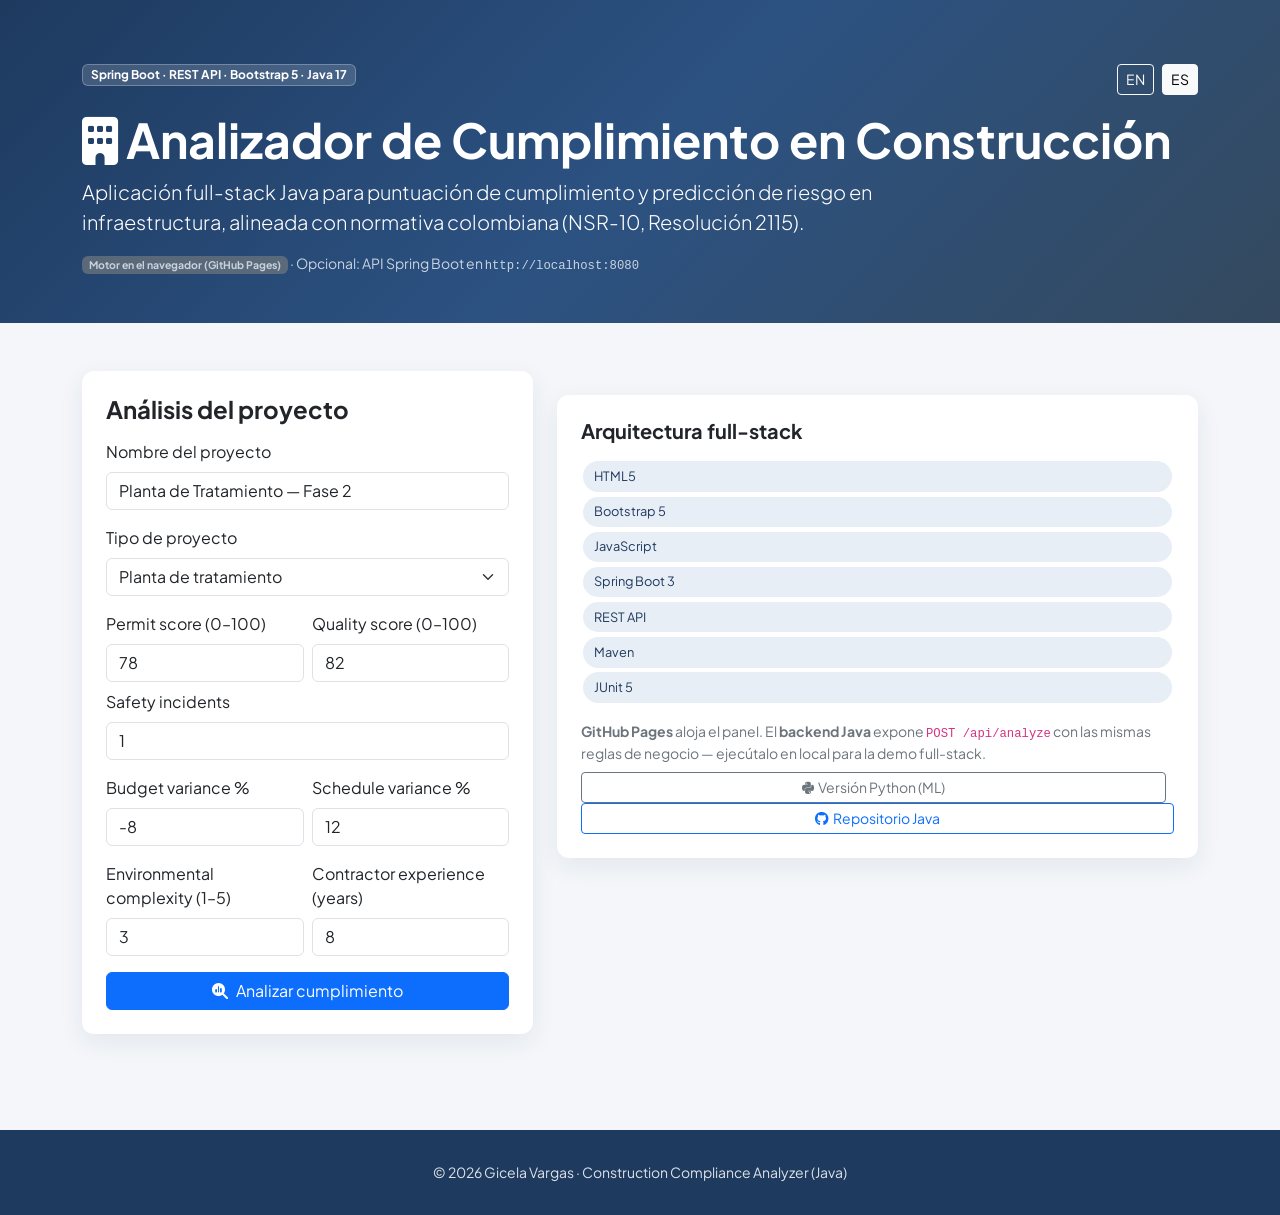
==== index-es.html @ 194dd49e "Add full-stack construction compliance analyzer: Spring Boot API and Bootstrap dashboard" ====
<!DOCTYPE html>
<html lang="es">
<head>
  <meta charset="UTF-8">
  <meta name="viewport" content="width=device-width, initial-scale=1.0">
  <meta name="description" content="Full-Stack Java — Analizador de cumplimiento en construcción. API REST Spring Boot + panel Bootstrap. NSR-10, Resolución 2115.">
  <title>Analizador de Cumplimiento | Full-Stack Java</title>
  <link rel="preconnect" href="https://fonts.googleapis.com">
  <link rel="preconnect" href="https://fonts.gstatic.com" crossorigin>
  <link href="https://fonts.googleapis.com/css2?family=Plus+Jakarta+Sans:wght@400;500;600;700;800&display=swap" rel="stylesheet">
  <link href="https://cdn.jsdelivr.net/npm/bootstrap@5.3.3/dist/css/bootstrap.min.css" rel="stylesheet">
  <link href="https://cdnjs.cloudflare.com/ajax/libs/font-awesome/6.5.0/css/all.min.css" rel="stylesheet">
  <link href="css/styles.css" rel="stylesheet">
</head>
<body>

  <header class="hero">
    <div class="container">
      <div class="d-flex flex-wrap justify-content-between align-items-start gap-3 mb-3">
        <span class="badge stack-badge">Spring Boot · REST API · Bootstrap 5 · Java 17</span>
        <div class="d-flex gap-2">
          <a href="index.html" class="btn btn-sm btn-outline-light">EN</a>
          <a href="index-es.html" class="btn btn-sm btn-light">ES</a>
        </div>
      </div>
      <h1 class="display-5 fw-bold mb-2"><i class="fa-solid fa-building me-2"></i>Analizador de Cumplimiento en Construcción</h1>
      <p class="lead mb-3 col-lg-9 opacity-90">
        Aplicación full-stack Java para puntuación de cumplimiento y predicción de riesgo en infraestructura,
        alineada con normativa colombiana (NSR-10, Resolución 2115).
      </p>
      <p class="mb-0 small opacity-75">
        <span id="api-mode-badge" class="badge text-bg-secondary">Motor en el navegador (GitHub Pages)</span>
        · Opcional: API Spring Boot en <code class="text-white">http://localhost:8080</code>
      </p>
    </div>
  </header>

  <main class="container py-5">
    <div class="row g-4">
      <div class="col-lg-5">
        <div class="card card-form p-4">
          <h2 class="h4 fw-bold mb-3">Análisis del proyecto</h2>
          <form id="analysis-form">
            <div class="mb-3">
              <label class="form-label" for="projectName">Nombre del proyecto</label>
              <input type="text" class="form-control" id="projectName" value="Planta de Tratamiento — Fase 2" required>
            </div>
            <div class="mb-3">
              <label class="form-label" for="projectType">Tipo de proyecto</label>
              <select class="form-select" id="projectType">
                <option>Edificio residencial</option>
                <option selected>Planta de tratamiento</option>
                <option>Puente</option>
                <option>Complejo comercial</option>
                <option>Infraestructura vial</option>
              </select>
            </div>
            <div class="row g-2">
              <div class="col-6">
                <label class="form-label" for="permitScore">Permit score (0–100)</label>
                <input type="number" class="form-control" id="permitScore" value="78" min="0" max="100">
              </div>
              <div class="col-6">
                <label class="form-label" for="qualityScore">Quality score (0–100)</label>
                <input type="number" class="form-control" id="qualityScore" value="82" min="0" max="100">
              </div>
            </div>
            <div class="mb-3 mt-2">
              <label class="form-label" for="safetyIncidents">Safety incidents</label>
              <input type="number" class="form-control" id="safetyIncidents" value="1" min="0" max="20">
            </div>
            <div class="row g-2">
              <div class="col-6">
                <label class="form-label" for="budgetVariance">Budget variance %</label>
                <input type="number" class="form-control" id="budgetVariance" value="-8" min="-50" max="50">
              </div>
              <div class="col-6">
                <label class="form-label" for="scheduleVariance">Schedule variance %</label>
                <input type="number" class="form-control" id="scheduleVariance" value="12" min="-50" max="50">
              </div>
            </div>
            <div class="row g-2 mt-2">
              <div class="col-6">
                <label class="form-label" for="environmentalComplexity">Environmental complexity (1–5)</label>
                <input type="number" class="form-control" id="environmentalComplexity" value="3" min="1" max="5">
              </div>
              <div class="col-6">
                <label class="form-label" for="contractorExperience">Contractor experience (years)</label>
                <input type="number" class="form-control" id="contractorExperience" value="8" min="0" max="40">
              </div>
            </div>
            <button type="submit" class="btn btn-primary w-100 mt-3">
              <i class="fa-solid fa-magnifying-glass-chart me-2"></i>Analizar cumplimiento
            </button>
          </form>
        </div>
      </div>

      <div class="col-lg-7">
        <div id="results-panel" class="card card-results p-4 d-none">
          <div class="d-flex flex-wrap justify-content-between align-items-center mb-3">
            <h2 class="h4 fw-bold mb-0" id="result-title">Results</h2>
            <span id="risk-badge" class="badge fs-6 risk-low">Low Risk</span>
          </div>
          <p class="text-muted small mb-2">Puntuación global de cumplimiento</p>
          <p class="score-ring mb-4" id="score-value">0%</p>
          <h3 class="h6 fw-semibold">Puntuación por categoría</h3>
          <ul class="list-group list-group-flush mb-4" id="category-scores"></ul>
          <h3 class="h6 fw-semibold">Recomendaciones</h3>
          <ul class="mb-4" id="recommendations"></ul>
          <h3 class="h6 fw-semibold">Normativa aplicada</h3>
          <ul class="mb-0" id="regulations"></ul>
        </div>

        <div class="card card-form p-4 mt-4" id="architecture-card">
          <h2 class="h5 fw-bold mb-3">Arquitectura full-stack</h2>
          <span class="arch-pill">HTML5</span>
          <span class="arch-pill">Bootstrap 5</span>
          <span class="arch-pill">JavaScript</span>
          <span class="arch-pill">Spring Boot 3</span>
          <span class="arch-pill">REST API</span>
          <span class="arch-pill">Maven</span>
          <span class="arch-pill">JUnit 5</span>
          <p class="text-secondary small mt-3 mb-2">
            <strong>GitHub Pages</strong> aloja el panel. El <strong>backend Java</strong> expone
            <code>POST /api/analyze</code> con las mismas reglas de negocio — ejecútalo en local para la demo full-stack.
          </p>
          <a href="https://github.com/EnithV/construction-compliance-analyzer" class="btn btn-sm btn-outline-secondary me-2" target="_blank" rel="noopener noreferrer">
            <i class="fab fa-python me-1"></i>Versión Python (ML)
          </a>
          <a href="https://github.com/EnithV/construction-compliance-java" class="btn btn-sm btn-outline-primary" target="_blank" rel="noopener noreferrer">
            <i class="fab fa-github me-1"></i>Repositorio Java
          </a>
        </div>
      </div>
    </div>
  </main>

  <footer class="site-footer text-center">
    <div class="container">
      <p class="mb-0 small">&copy; 2026 Gicela Vargas · Construction Compliance Analyzer (Java)</p>
    </div>
  </footer>

  <script src="https://cdn.jsdelivr.net/npm/bootstrap@5.3.3/dist/js/bootstrap.bundle.min.js"></script>
  <script src="js/engine.js"></script>
  <script>
    // Uncomment when Spring Boot is running locally:
    // window.COMPLIANCE_API_URL = "http://localhost:8080";
  </script>
  <script src="js/app.js"></script>
</body>
</html>
---- css/styles.css ----
:root {
  --primary: #1e3a5f;
  --accent: #3498db;
  --high: #c0392b;
  --medium: #d68910;
  --low: #1e8449;
}

body {
  font-family: "Plus Jakarta Sans", system-ui, sans-serif;
  background: #f4f6f9;
  color: #1a1a2e;
}

.hero {
  background: linear-gradient(135deg, var(--primary) 0%, #2c5282 50%, #34495e 100%);
  color: #fff;
  padding: 4rem 0 3rem;
}

.stack-badge {
  background: rgba(255, 255, 255, 0.15);
  border: 1px solid rgba(255, 255, 255, 0.25);
}

.card-form, .card-results {
  border: none;
  border-radius: 12px;
  box-shadow: 0 8px 24px rgba(30, 58, 95, 0.08);
}

.score-ring {
  font-size: 3rem;
  font-weight: 800;
  color: var(--primary);
}

.risk-high { background: var(--high); }
.risk-medium { background: var(--medium); color: #1a1a2e; }
.risk-low { background: var(--low); }

.arch-pill {
  font-size: 0.8rem;
  padding: 0.35rem 0.65rem;
  border-radius: 999px;
  background: #e8eef5;
  color: var(--primary);
  margin: 0.15rem;
  display: inline-block;
}

footer.site-footer {
  background: var(--primary);
  color: rgba(255, 255, 255, 0.85);
  padding: 2rem 0;
  margin-top: 3rem;
}
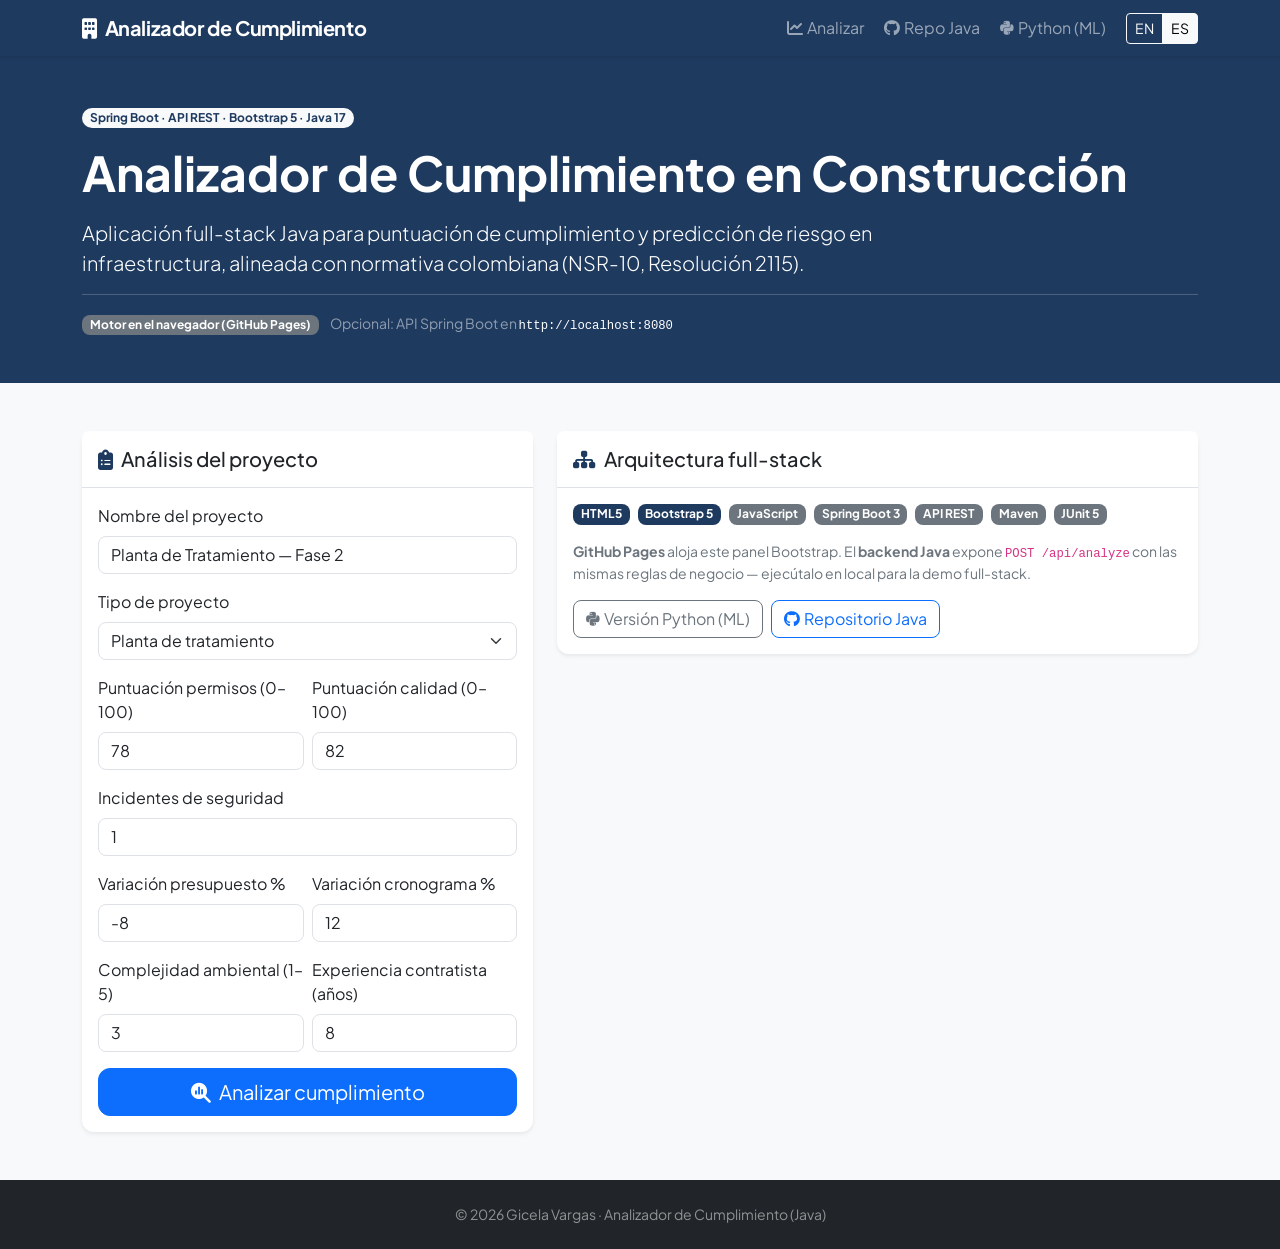
==== commit 588d624b: "Refine Bootstrap UI: navbar, cards, progress bars, button spacing" ====
--- a/index-es.html
+++ b/index-es.html
@@ -12,140 +12,178 @@
   <link href="https://cdnjs.cloudflare.com/ajax/libs/font-awesome/6.5.0/css/all.min.css" rel="stylesheet">
   <link href="css/styles.css" rel="stylesheet">
 </head>
-<body>
+<body class="d-flex flex-column min-vh-100">
 
-  <header class="hero">
+  <nav class="navbar navbar-expand-lg navbar-dark bg-primary sticky-top shadow-sm">
     <div class="container">
-      <div class="d-flex flex-wrap justify-content-between align-items-start gap-3 mb-3">
-        <span class="badge stack-badge">Spring Boot · REST API · Bootstrap 5 · Java 17</span>
-        <div class="d-flex gap-2">
-          <a href="index.html" class="btn btn-sm btn-outline-light">EN</a>
-          <a href="index-es.html" class="btn btn-sm btn-light">ES</a>
-        </div>
+      <a class="navbar-brand" href="#">
+        <i class="fa-solid fa-building me-2"></i>Analizador de Cumplimiento
+      </a>
+      <button class="navbar-toggler" type="button" data-bs-toggle="collapse" data-bs-target="#mainNav" aria-controls="mainNav" aria-expanded="false" aria-label="Abrir menú">
+        <span class="navbar-toggler-icon"></span>
+      </button>
+      <div class="collapse navbar-collapse" id="mainNav">
+        <ul class="navbar-nav ms-auto align-items-lg-center gap-lg-1">
+          <li class="nav-item">
+            <a class="nav-link" href="#analysis-form"><i class="fa-solid fa-chart-line me-1"></i>Analizar</a>
+          </li>
+          <li class="nav-item">
+            <a class="nav-link" href="https://github.com/EnithV/construction-compliance-java" target="_blank" rel="noopener noreferrer"><i class="fab fa-github me-1"></i>Repo Java</a>
+          </li>
+          <li class="nav-item">
+            <a class="nav-link" href="https://github.com/EnithV/construction-compliance-analyzer" target="_blank" rel="noopener noreferrer"><i class="fab fa-python me-1"></i>Python (ML)</a>
+          </li>
+          <li class="nav-item">
+            <div class="btn-group ms-lg-2" role="group" aria-label="Idioma">
+              <a href="index.html" class="btn btn-sm btn-outline-light">EN</a>
+              <a href="index-es.html" class="btn btn-sm btn-light">ES</a>
+            </div>
+          </li>
+        </ul>
       </div>
-      <h1 class="display-5 fw-bold mb-2"><i class="fa-solid fa-building me-2"></i>Analizador de Cumplimiento en Construcción</h1>
-      <p class="lead mb-3 col-lg-9 opacity-90">
+    </div>
+  </nav>
+
+  <header class="bg-primary text-white py-5">
+    <div class="container">
+      <span class="badge rounded-pill text-bg-light text-primary mb-3">Spring Boot · API REST · Bootstrap 5 · Java 17</span>
+      <h1 class="display-5 fw-bold mb-3">Analizador de Cumplimiento en Construcción</h1>
+      <p class="lead col-lg-9 mb-3">
         Aplicación full-stack Java para puntuación de cumplimiento y predicción de riesgo en infraestructura,
         alineada con normativa colombiana (NSR-10, Resolución 2115).
       </p>
-      <p class="mb-0 small opacity-75">
+      <div class="hero-sub pt-3">
         <span id="api-mode-badge" class="badge text-bg-secondary">Motor en el navegador (GitHub Pages)</span>
-        · Opcional: API Spring Boot en <code class="text-white">http://localhost:8080</code>
-      </p>
+        <span class="text-white-50 small ms-2">Opcional: API Spring Boot en <code class="text-white">http://localhost:8080</code></span>
+      </div>
     </div>
   </header>
 
-  <main class="container py-5">
+  <main class="container py-5 flex-grow-1">
     <div class="row g-4">
       <div class="col-lg-5">
-        <div class="card card-form p-4">
-          <h2 class="h4 fw-bold mb-3">Análisis del proyecto</h2>
-          <form id="analysis-form">
-            <div class="mb-3">
-              <label class="form-label" for="projectName">Nombre del proyecto</label>
-              <input type="text" class="form-control" id="projectName" value="Planta de Tratamiento — Fase 2" required>
-            </div>
-            <div class="mb-3">
-              <label class="form-label" for="projectType">Tipo de proyecto</label>
-              <select class="form-select" id="projectType">
-                <option>Edificio residencial</option>
-                <option selected>Planta de tratamiento</option>
-                <option>Puente</option>
-                <option>Complejo comercial</option>
-                <option>Infraestructura vial</option>
-              </select>
-            </div>
-            <div class="row g-2">
-              <div class="col-6">
-                <label class="form-label" for="permitScore">Permit score (0–100)</label>
-                <input type="number" class="form-control" id="permitScore" value="78" min="0" max="100">
+        <div class="card compliance-card shadow-sm">
+          <div class="card-header py-3">
+            <h2 class="h5 mb-0"><i class="fa-solid fa-clipboard-list text-primary me-2"></i>Análisis del proyecto</h2>
+          </div>
+          <div class="card-body">
+            <form id="analysis-form">
+              <div class="mb-3">
+                <label class="form-label" for="projectName">Nombre del proyecto</label>
+                <input type="text" class="form-control" id="projectName" value="Planta de Tratamiento — Fase 2" required>
               </div>
-              <div class="col-6">
-                <label class="form-label" for="qualityScore">Quality score (0–100)</label>
-                <input type="number" class="form-control" id="qualityScore" value="82" min="0" max="100">
+              <div class="mb-3">
+                <label class="form-label" for="projectType">Tipo de proyecto</label>
+                <select class="form-select" id="projectType">
+                  <option>Edificio residencial</option>
+                  <option selected>Planta de tratamiento</option>
+                  <option>Puente</option>
+                  <option>Complejo comercial</option>
+                  <option>Infraestructura vial</option>
+                </select>
               </div>
-            </div>
-            <div class="mb-3 mt-2">
-              <label class="form-label" for="safetyIncidents">Safety incidents</label>
-              <input type="number" class="form-control" id="safetyIncidents" value="1" min="0" max="20">
-            </div>
-            <div class="row g-2">
-              <div class="col-6">
-                <label class="form-label" for="budgetVariance">Budget variance %</label>
-                <input type="number" class="form-control" id="budgetVariance" value="-8" min="-50" max="50">
+              <div class="row g-2 mb-3">
+                <div class="col-6">
+                  <label class="form-label" for="permitScore">Puntuación permisos (0–100)</label>
+                  <input type="number" class="form-control" id="permitScore" value="78" min="0" max="100">
+                </div>
+                <div class="col-6">
+                  <label class="form-label" for="qualityScore">Puntuación calidad (0–100)</label>
+                  <input type="number" class="form-control" id="qualityScore" value="82" min="0" max="100">
+                </div>
               </div>
-              <div class="col-6">
-                <label class="form-label" for="scheduleVariance">Schedule variance %</label>
-                <input type="number" class="form-control" id="scheduleVariance" value="12" min="-50" max="50">
+              <div class="mb-3">
+                <label class="form-label" for="safetyIncidents">Incidentes de seguridad</label>
+                <input type="number" class="form-control" id="safetyIncidents" value="1" min="0" max="20">
               </div>
-            </div>
-            <div class="row g-2 mt-2">
-              <div class="col-6">
-                <label class="form-label" for="environmentalComplexity">Environmental complexity (1–5)</label>
-                <input type="number" class="form-control" id="environmentalComplexity" value="3" min="1" max="5">
+              <div class="row g-2 mb-3">
+                <div class="col-6">
+                  <label class="form-label" for="budgetVariance">Variación presupuesto %</label>
+                  <input type="number" class="form-control" id="budgetVariance" value="-8" min="-50" max="50">
+                </div>
+                <div class="col-6">
+                  <label class="form-label" for="scheduleVariance">Variación cronograma %</label>
+                  <input type="number" class="form-control" id="scheduleVariance" value="12" min="-50" max="50">
+                </div>
               </div>
-              <div class="col-6">
-                <label class="form-label" for="contractorExperience">Contractor experience (years)</label>
-                <input type="number" class="form-control" id="contractorExperience" value="8" min="0" max="40">
+              <div class="row g-2 mb-3">
+                <div class="col-6">
+                  <label class="form-label" for="environmentalComplexity">Complejidad ambiental (1–5)</label>
+                  <input type="number" class="form-control" id="environmentalComplexity" value="3" min="1" max="5">
+                </div>
+                <div class="col-6">
+                  <label class="form-label" for="contractorExperience">Experiencia contratista (años)</label>
+                  <input type="number" class="form-control" id="contractorExperience" value="8" min="0" max="40">
+                </div>
               </div>
-            </div>
-            <button type="submit" class="btn btn-primary w-100 mt-3">
-              <i class="fa-solid fa-magnifying-glass-chart me-2"></i>Analizar cumplimiento
-            </button>
-          </form>
+              <button type="submit" class="btn btn-primary w-100 btn-lg">
+                <i class="fa-solid fa-magnifying-glass-chart me-2"></i>Analizar cumplimiento
+              </button>
+            </form>
+          </div>
         </div>
       </div>
 
       <div class="col-lg-7">
-        <div id="results-panel" class="card card-results p-4 d-none">
-          <div class="d-flex flex-wrap justify-content-between align-items-center mb-3">
-            <h2 class="h4 fw-bold mb-0" id="result-title">Results</h2>
-            <span id="risk-badge" class="badge fs-6 risk-low">Low Risk</span>
+        <div id="results-panel" class="card compliance-card shadow-sm d-none mb-4">
+          <div class="card-header d-flex flex-wrap justify-content-between align-items-center gap-2 py-3">
+            <h2 class="h5 mb-0" id="result-title">Resultados</h2>
+            <span id="risk-badge" class="badge fs-6 bg-success">Riesgo bajo</span>
           </div>
-          <p class="text-muted small mb-2">Puntuación global de cumplimiento</p>
-          <p class="score-ring mb-4" id="score-value">0%</p>
-          <h3 class="h6 fw-semibold">Puntuación por categoría</h3>
-          <ul class="list-group list-group-flush mb-4" id="category-scores"></ul>
-          <h3 class="h6 fw-semibold">Recomendaciones</h3>
-          <ul class="mb-4" id="recommendations"></ul>
-          <h3 class="h6 fw-semibold">Normativa aplicada</h3>
-          <ul class="mb-0" id="regulations"></ul>
+          <div class="card-body">
+            <p class="text-muted small mb-1">Puntuación global de cumplimiento</p>
+            <p class="score-display mb-4" id="score-value">0%</p>
+            <h3 class="h6 fw-semibold text-primary">Puntuación por categoría</h3>
+            <ul class="list-group list-group-flush mb-4" id="category-scores"></ul>
+            <h3 class="h6 fw-semibold text-primary">Recomendaciones</h3>
+            <ul class="recommendations-list mb-4" id="recommendations"></ul>
+            <h3 class="h6 fw-semibold text-primary">Normativa aplicada</h3>
+            <ul class="list-unstyled mb-0 small text-secondary" id="regulations"></ul>
+          </div>
         </div>
 
-        <div class="card card-form p-4 mt-4" id="architecture-card">
-          <h2 class="h5 fw-bold mb-3">Arquitectura full-stack</h2>
-          <span class="arch-pill">HTML5</span>
-          <span class="arch-pill">Bootstrap 5</span>
-          <span class="arch-pill">JavaScript</span>
-          <span class="arch-pill">Spring Boot 3</span>
-          <span class="arch-pill">REST API</span>
-          <span class="arch-pill">Maven</span>
-          <span class="arch-pill">JUnit 5</span>
-          <p class="text-secondary small mt-3 mb-2">
-            <strong>GitHub Pages</strong> aloja el panel. El <strong>backend Java</strong> expone
-            <code>POST /api/analyze</code> con las mismas reglas de negocio — ejecútalo en local para la demo full-stack.
-          </p>
-          <a href="https://github.com/EnithV/construction-compliance-analyzer" class="btn btn-sm btn-outline-secondary me-2" target="_blank" rel="noopener noreferrer">
-            <i class="fab fa-python me-1"></i>Versión Python (ML)
-          </a>
-          <a href="https://github.com/EnithV/construction-compliance-java" class="btn btn-sm btn-outline-primary" target="_blank" rel="noopener noreferrer">
-            <i class="fab fa-github me-1"></i>Repositorio Java
-          </a>
+        <div class="card compliance-card shadow-sm" id="architecture-card">
+          <div class="card-header py-3">
+            <h2 class="h5 mb-0"><i class="fa-solid fa-sitemap text-primary me-2"></i>Arquitectura full-stack</h2>
+          </div>
+          <div class="card-body">
+            <div class="d-flex flex-wrap gap-2 mb-3">
+              <span class="badge text-bg-primary">HTML5</span>
+              <span class="badge text-bg-primary">Bootstrap 5</span>
+              <span class="badge text-bg-secondary">JavaScript</span>
+              <span class="badge text-bg-secondary">Spring Boot 3</span>
+              <span class="badge text-bg-secondary">API REST</span>
+              <span class="badge text-bg-secondary">Maven</span>
+              <span class="badge text-bg-secondary">JUnit 5</span>
+            </div>
+            <p class="text-secondary small mb-3">
+              <strong>GitHub Pages</strong> aloja este panel Bootstrap. El <strong>backend Java</strong> expone
+              <code>POST /api/analyze</code> con las mismas reglas de negocio — ejecútalo en local para la demo full-stack.
+            </p>
+            <div class="d-flex flex-wrap gap-2">
+              <a href="https://github.com/EnithV/construction-compliance-analyzer" class="btn btn-outline-secondary" target="_blank" rel="noopener noreferrer">
+                <i class="fab fa-python me-1"></i>Versión Python (ML)
+              </a>
+              <a href="https://github.com/EnithV/construction-compliance-java" class="btn btn-outline-primary" target="_blank" rel="noopener noreferrer">
+                <i class="fab fa-github me-1"></i>Repositorio Java
+              </a>
+            </div>
+          </div>
         </div>
       </div>
     </div>
   </main>
 
-  <footer class="site-footer text-center">
-    <div class="container">
-      <p class="mb-0 small">&copy; 2026 Gicela Vargas · Construction Compliance Analyzer (Java)</p>
+  <footer class="bg-dark text-white-50 py-4 mt-auto">
+    <div class="container text-center">
+      <p class="mb-0 small">&copy; 2026 Gicela Vargas · Analizador de Cumplimiento (Java)</p>
     </div>
   </footer>
 
   <script src="https://cdn.jsdelivr.net/npm/bootstrap@5.3.3/dist/js/bootstrap.bundle.min.js"></script>
   <script src="js/engine.js"></script>
   <script>
-    // Uncomment when Spring Boot is running locally:
+    // Descomenta con Spring Boot en local:
     // window.COMPLIANCE_API_URL = "http://localhost:8080";
   </script>
   <script src="js/app.js"></script>
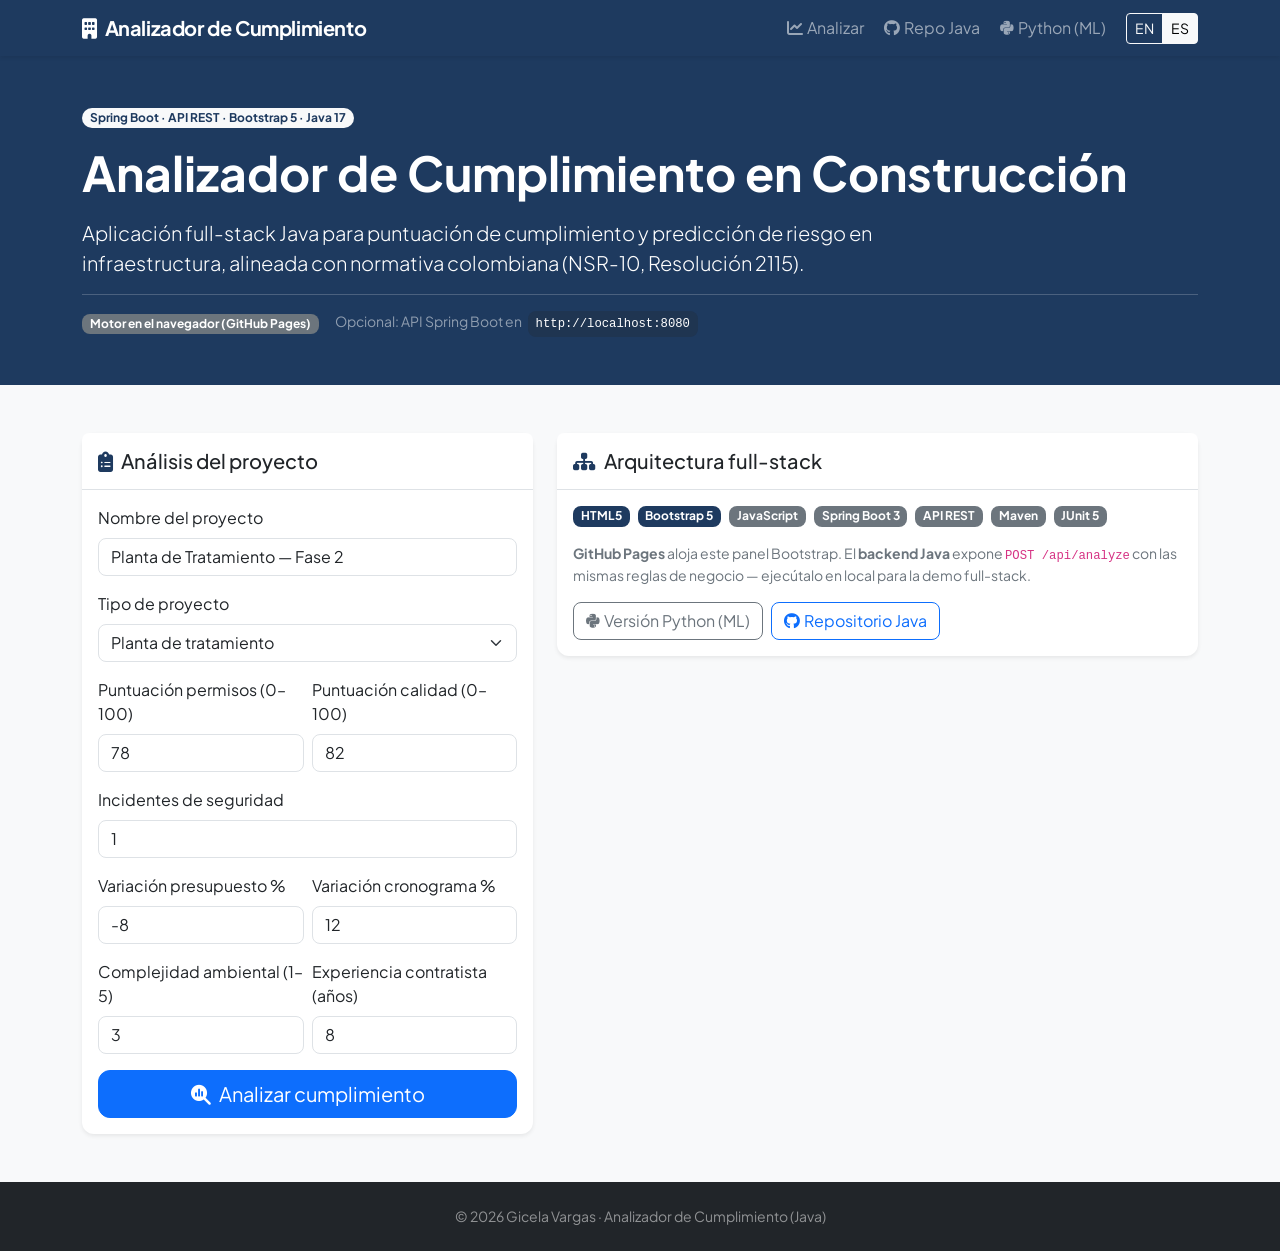
==== commit 559f1be1: "Fix spacing between API mode badge and optional localhost hint" ====
--- a/index-es.html
+++ b/index-es.html
@@ -53,8 +53,13 @@
         alineada con normativa colombiana (NSR-10, Resolución 2115).
       </p>
       <div class="hero-sub pt-3">
-        <span id="api-mode-badge" class="badge text-bg-secondary">Motor en el navegador (GitHub Pages)</span>
-        <span class="text-white-50 small ms-2">Opcional: API Spring Boot en <code class="text-white">http://localhost:8080</code></span>
+        <div class="d-flex flex-wrap align-items-center gap-2 gap-md-3">
+          <span id="api-mode-badge" class="badge text-bg-secondary">Motor en el navegador (GitHub Pages)</span>
+          <span class="text-white-50 small">
+            Opcional: API Spring Boot en
+            <code class="d-inline-block text-white bg-dark bg-opacity-25 px-2 py-1 rounded ms-1">http://localhost:8080</code>
+          </span>
+        </div>
       </div>
     </div>
   </header>
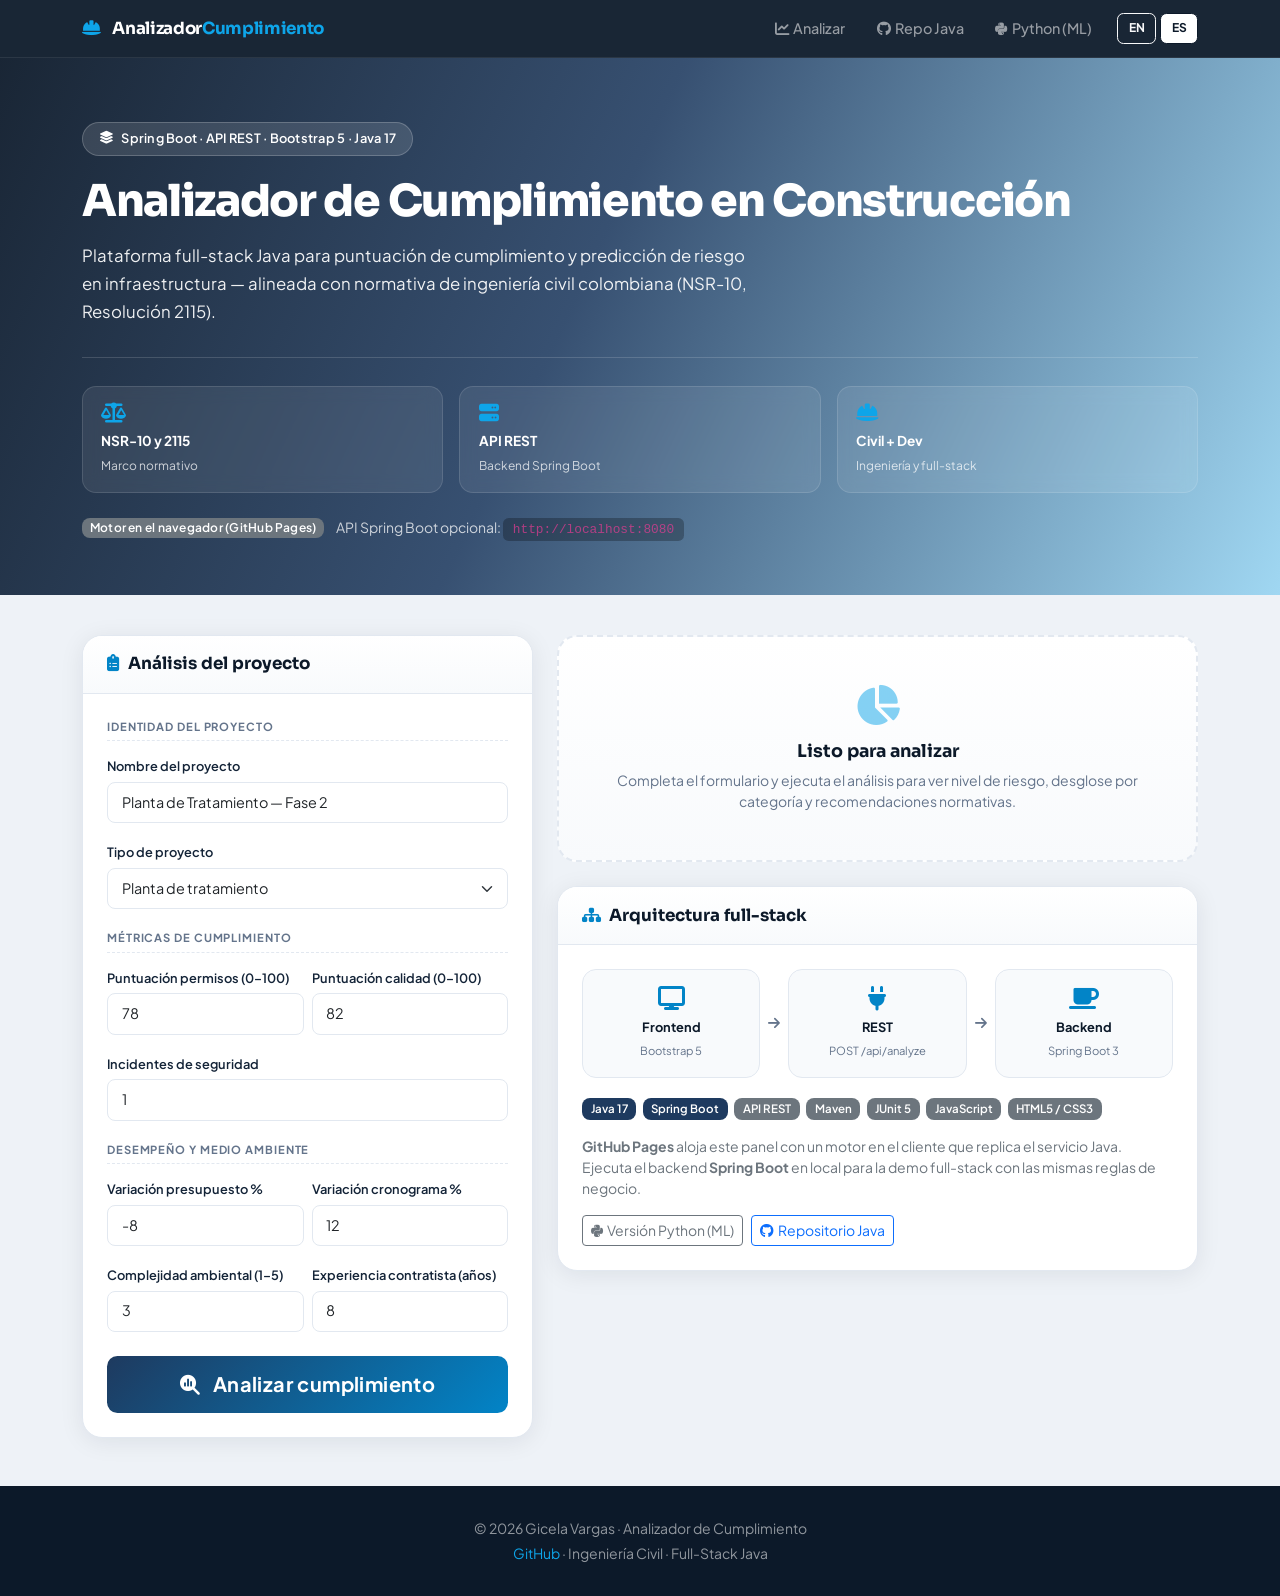
==== commit e1a28b46: "Redesign dashboard with civil engineering full-stack UI Hero with construction imagery, score ring, " ====
--- a/index-es.html
+++ b/index-es.html
@@ -3,175 +3,245 @@
 <head>
   <meta charset="UTF-8">
   <meta name="viewport" content="width=device-width, initial-scale=1.0">
-  <meta name="description" content="Full-Stack Java — Analizador de cumplimiento en construcción. API REST Spring Boot + panel Bootstrap. NSR-10, Resolución 2115.">
+  <meta name="description" content="Full-Stack Java — Analizador de cumplimiento en construcción. API REST Spring Boot + panel profesional. NSR-10, Resolución 2115.">
   <title>Analizador de Cumplimiento | Full-Stack Java</title>
   <link rel="preconnect" href="https://fonts.googleapis.com">
   <link rel="preconnect" href="https://fonts.gstatic.com" crossorigin>
-  <link href="https://fonts.googleapis.com/css2?family=Plus+Jakarta+Sans:wght@400;500;600;700;800&display=swap" rel="stylesheet">
+  <link href="https://fonts.googleapis.com/css2?family=Plus+Jakarta+Sans:wght@400;500;600;700;800&family=Sora:wght@600;700;800&display=swap" rel="stylesheet">
   <link href="https://cdn.jsdelivr.net/npm/bootstrap@5.3.3/dist/css/bootstrap.min.css" rel="stylesheet">
   <link href="https://cdnjs.cloudflare.com/ajax/libs/font-awesome/6.5.0/css/all.min.css" rel="stylesheet">
   <link href="css/styles.css" rel="stylesheet">
 </head>
-<body class="d-flex flex-column min-vh-100">
-
-  <nav class="navbar navbar-expand-lg navbar-dark bg-primary sticky-top shadow-sm">
+<body class="compliance-app d-flex flex-column min-vh-100">
+
+  <a href="#main" class="skip-link">Saltar al contenido principal</a>
+
+  <nav class="navbar navbar-expand-lg navbar-dark site-nav sticky-top" aria-label="Navegación principal">
     <div class="container">
       <a class="navbar-brand" href="#">
-        <i class="fa-solid fa-building me-2"></i>Analizador de Cumplimiento
+        <i class="fa-solid fa-helmet-safety me-2 brand-accent" aria-hidden="true"></i>
+        Analizador<span class="brand-accent">Cumplimiento</span>
       </a>
-      <button class="navbar-toggler" type="button" data-bs-toggle="collapse" data-bs-target="#mainNav" aria-controls="mainNav" aria-expanded="false" aria-label="Abrir menú">
+      <button class="navbar-toggler" type="button" data-bs-toggle="collapse" data-bs-target="#mainNav"
+        aria-controls="mainNav" aria-expanded="false" aria-label="Abrir menú">
         <span class="navbar-toggler-icon"></span>
       </button>
       <div class="collapse navbar-collapse" id="mainNav">
         <ul class="navbar-nav ms-auto align-items-lg-center gap-lg-1">
           <li class="nav-item">
-            <a class="nav-link" href="#analysis-form"><i class="fa-solid fa-chart-line me-1"></i>Analizar</a>
+            <a class="nav-link" href="#analysis-form"><i class="fa-solid fa-chart-line me-1" aria-hidden="true"></i>Analizar</a>
           </li>
           <li class="nav-item">
-            <a class="nav-link" href="https://github.com/EnithV/construction-compliance-java" target="_blank" rel="noopener noreferrer"><i class="fab fa-github me-1"></i>Repo Java</a>
+            <a class="nav-link" href="https://github.com/EnithV/construction-compliance-java" target="_blank" rel="noopener noreferrer">
+              <i class="fab fa-github me-1" aria-hidden="true"></i>Repo Java
+            </a>
           </li>
           <li class="nav-item">
-            <a class="nav-link" href="https://github.com/EnithV/construction-compliance-analyzer" target="_blank" rel="noopener noreferrer"><i class="fab fa-python me-1"></i>Python (ML)</a>
-          </li>
-          <li class="nav-item">
-            <div class="btn-group ms-lg-2" role="group" aria-label="Idioma">
-              <a href="index.html" class="btn btn-sm btn-outline-light">EN</a>
-              <a href="index-es.html" class="btn btn-sm btn-light">ES</a>
-            </div>
+            <a class="nav-link" href="https://github.com/EnithV/construction-compliance-analyzer" target="_blank" rel="noopener noreferrer">
+              <i class="fab fa-python me-1" aria-hidden="true"></i>Python (ML)
+            </a>
+          </li>
+          <li class="nav-item ms-lg-2 d-flex gap-1">
+            <a href="index.html" class="btn btn-sm btn-outline-light lang-pill">EN</a>
+            <a href="index-es.html" class="btn btn-sm lang-pill active" aria-current="page">ES</a>
           </li>
         </ul>
       </div>
     </div>
   </nav>
 
-  <header class="bg-primary text-white py-5">
+  <header class="hero-section">
     <div class="container">
-      <span class="badge rounded-pill text-bg-light text-primary mb-3">Spring Boot · API REST · Bootstrap 5 · Java 17</span>
-      <h1 class="display-5 fw-bold mb-3">Analizador de Cumplimiento en Construcción</h1>
-      <p class="lead col-lg-9 mb-3">
-        Aplicación full-stack Java para puntuación de cumplimiento y predicción de riesgo en infraestructura,
-        alineada con normativa colombiana (NSR-10, Resolución 2115).
+      <span class="hero-eyebrow">
+        <i class="fa-solid fa-layer-group" aria-hidden="true"></i>
+        Spring Boot · API REST · Bootstrap 5 · Java 17
+      </span>
+      <h1 class="hero-title">Analizador de Cumplimiento en Construcción</h1>
+      <p class="hero-lead mb-0">
+        Plataforma full-stack Java para puntuación de cumplimiento y predicción de riesgo en infraestructura —
+        alineada con normativa de ingeniería civil colombiana (NSR-10, Resolución 2115).
       </p>
-      <div class="hero-sub pt-3">
-        <div class="d-flex flex-wrap align-items-center gap-2 gap-md-3">
-          <span id="api-mode-badge" class="badge text-bg-secondary">Motor en el navegador (GitHub Pages)</span>
-          <span class="text-white-50 small">
-            Opcional: API Spring Boot en
-            <code class="d-inline-block text-white bg-dark bg-opacity-25 px-2 py-1 rounded ms-1">http://localhost:8080</code>
-          </span>
-        </div>
+      <div class="hero-stats">
+        <div class="hero-stat">
+          <i class="fa-solid fa-scale-balanced d-block" aria-hidden="true"></i>
+          <strong>NSR-10 y 2115</strong>
+          <span>Marco normativo</span>
+        </div>
+        <div class="hero-stat">
+          <i class="fa-solid fa-server d-block" aria-hidden="true"></i>
+          <strong>API REST</strong>
+          <span>Backend Spring Boot</span>
+        </div>
+        <div class="hero-stat">
+          <i class="fa-solid fa-hard-hat d-block" aria-hidden="true"></i>
+          <strong>Civil + Dev</strong>
+          <span>Ingeniería y full-stack</span>
+        </div>
+      </div>
+      <div class="hero-api-row">
+        <span id="api-mode-badge" class="badge text-bg-secondary">Motor en el navegador (GitHub Pages)</span>
+        <span class="small opacity-75">
+          API Spring Boot opcional:
+          <code>http://localhost:8080</code>
+        </span>
       </div>
     </div>
   </header>
 
-  <main class="container py-5 flex-grow-1">
-    <div class="row g-4">
-      <div class="col-lg-5">
-        <div class="card compliance-card shadow-sm">
-          <div class="card-header py-3">
-            <h2 class="h5 mb-0"><i class="fa-solid fa-clipboard-list text-primary me-2"></i>Análisis del proyecto</h2>
-          </div>
-          <div class="card-body">
-            <form id="analysis-form">
-              <div class="mb-3">
-                <label class="form-label" for="projectName">Nombre del proyecto</label>
-                <input type="text" class="form-control" id="projectName" value="Planta de Tratamiento — Fase 2" required>
-              </div>
-              <div class="mb-3">
-                <label class="form-label" for="projectType">Tipo de proyecto</label>
-                <select class="form-select" id="projectType">
-                  <option>Edificio residencial</option>
-                  <option selected>Planta de tratamiento</option>
-                  <option>Puente</option>
-                  <option>Complejo comercial</option>
-                  <option>Infraestructura vial</option>
-                </select>
-              </div>
-              <div class="row g-2 mb-3">
-                <div class="col-6">
-                  <label class="form-label" for="permitScore">Puntuación permisos (0–100)</label>
-                  <input type="number" class="form-control" id="permitScore" value="78" min="0" max="100">
-                </div>
-                <div class="col-6">
-                  <label class="form-label" for="qualityScore">Puntuación calidad (0–100)</label>
-                  <input type="number" class="form-control" id="qualityScore" value="82" min="0" max="100">
-                </div>
-              </div>
-              <div class="mb-3">
-                <label class="form-label" for="safetyIncidents">Incidentes de seguridad</label>
-                <input type="number" class="form-control" id="safetyIncidents" value="1" min="0" max="20">
-              </div>
-              <div class="row g-2 mb-3">
-                <div class="col-6">
-                  <label class="form-label" for="budgetVariance">Variación presupuesto %</label>
-                  <input type="number" class="form-control" id="budgetVariance" value="-8" min="-50" max="50">
-                </div>
-                <div class="col-6">
-                  <label class="form-label" for="scheduleVariance">Variación cronograma %</label>
-                  <input type="number" class="form-control" id="scheduleVariance" value="12" min="-50" max="50">
-                </div>
-              </div>
-              <div class="row g-2 mb-3">
-                <div class="col-6">
-                  <label class="form-label" for="environmentalComplexity">Complejidad ambiental (1–5)</label>
-                  <input type="number" class="form-control" id="environmentalComplexity" value="3" min="1" max="5">
-                </div>
-                <div class="col-6">
-                  <label class="form-label" for="contractorExperience">Experiencia contratista (años)</label>
-                  <input type="number" class="form-control" id="contractorExperience" value="8" min="0" max="40">
-                </div>
-              </div>
-              <button type="submit" class="btn btn-primary w-100 btn-lg">
-                <i class="fa-solid fa-magnifying-glass-chart me-2"></i>Analizar cumplimiento
-              </button>
-            </form>
-          </div>
-        </div>
-      </div>
-
-      <div class="col-lg-7">
-        <div id="results-panel" class="card compliance-card shadow-sm d-none mb-4">
-          <div class="card-header d-flex flex-wrap justify-content-between align-items-center gap-2 py-3">
-            <h2 class="h5 mb-0" id="result-title">Resultados</h2>
-            <span id="risk-badge" class="badge fs-6 bg-success">Riesgo bajo</span>
-          </div>
-          <div class="card-body">
-            <p class="text-muted small mb-1">Puntuación global de cumplimiento</p>
-            <p class="score-display mb-4" id="score-value">0%</p>
-            <h3 class="h6 fw-semibold text-primary">Puntuación por categoría</h3>
-            <ul class="list-group list-group-flush mb-4" id="category-scores"></ul>
-            <h3 class="h6 fw-semibold text-primary">Recomendaciones</h3>
-            <ul class="recommendations-list mb-4" id="recommendations"></ul>
-            <h3 class="h6 fw-semibold text-primary">Normativa aplicada</h3>
-            <ul class="list-unstyled mb-0 small text-secondary" id="regulations"></ul>
-          </div>
-        </div>
-
-        <div class="card compliance-card shadow-sm" id="architecture-card">
-          <div class="card-header py-3">
-            <h2 class="h5 mb-0"><i class="fa-solid fa-sitemap text-primary me-2"></i>Arquitectura full-stack</h2>
-          </div>
-          <div class="card-body">
-            <div class="d-flex flex-wrap gap-2 mb-3">
-              <span class="badge text-bg-primary">HTML5</span>
-              <span class="badge text-bg-primary">Bootstrap 5</span>
-              <span class="badge text-bg-secondary">JavaScript</span>
-              <span class="badge text-bg-secondary">Spring Boot 3</span>
-              <span class="badge text-bg-secondary">API REST</span>
-              <span class="badge text-bg-secondary">Maven</span>
-              <span class="badge text-bg-secondary">JUnit 5</span>
-            </div>
-            <p class="text-secondary small mb-3">
-              <strong>GitHub Pages</strong> aloja este panel Bootstrap. El <strong>backend Java</strong> expone
-              <code>POST /api/analyze</code> con las mismas reglas de negocio — ejecútalo en local para la demo full-stack.
-            </p>
-            <div class="d-flex flex-wrap gap-2">
-              <a href="https://github.com/EnithV/construction-compliance-analyzer" class="btn btn-outline-secondary" target="_blank" rel="noopener noreferrer">
-                <i class="fab fa-python me-1"></i>Versión Python (ML)
-              </a>
-              <a href="https://github.com/EnithV/construction-compliance-java" class="btn btn-outline-primary" target="_blank" rel="noopener noreferrer">
-                <i class="fab fa-github me-1"></i>Repositorio Java
-              </a>
+  <main id="main" class="main-dashboard flex-grow-1">
+    <div class="container">
+      <div class="row g-4">
+        <div class="col-lg-5">
+          <div class="card compliance-card">
+            <div class="card-header">
+              <h2 class="h5"><i class="fa-solid fa-clipboard-list header-icon me-2" aria-hidden="true"></i>Análisis del proyecto</h2>
+            </div>
+            <div class="card-body">
+              <form id="analysis-form">
+                <p class="form-section-label">Identidad del proyecto</p>
+                <div class="mb-3">
+                  <label class="form-label" for="projectName">Nombre del proyecto</label>
+                  <input type="text" class="form-control" id="projectName" value="Planta de Tratamiento — Fase 2" required>
+                </div>
+                <div class="mb-3">
+                  <label class="form-label" for="projectType">Tipo de proyecto</label>
+                  <select class="form-select" id="projectType">
+                    <option>Edificio residencial</option>
+                    <option selected>Planta de tratamiento</option>
+                    <option>Puente</option>
+                    <option>Complejo comercial</option>
+                    <option>Infraestructura vial</option>
+                  </select>
+                </div>
+
+                <p class="form-section-label">Métricas de cumplimiento</p>
+                <div class="row g-2 mb-3">
+                  <div class="col-6">
+                    <label class="form-label" for="permitScore">Puntuación permisos (0–100)</label>
+                    <input type="number" class="form-control" id="permitScore" value="78" min="0" max="100">
+                  </div>
+                  <div class="col-6">
+                    <label class="form-label" for="qualityScore">Puntuación calidad (0–100)</label>
+                    <input type="number" class="form-control" id="qualityScore" value="82" min="0" max="100">
+                  </div>
+                </div>
+                <div class="mb-3">
+                  <label class="form-label" for="safetyIncidents">Incidentes de seguridad</label>
+                  <input type="number" class="form-control" id="safetyIncidents" value="1" min="0" max="20">
+                </div>
+
+                <p class="form-section-label">Desempeño y medio ambiente</p>
+                <div class="row g-2 mb-3">
+                  <div class="col-6">
+                    <label class="form-label" for="budgetVariance">Variación presupuesto %</label>
+                    <input type="number" class="form-control" id="budgetVariance" value="-8" min="-50" max="50">
+                  </div>
+                  <div class="col-6">
+                    <label class="form-label" for="scheduleVariance">Variación cronograma %</label>
+                    <input type="number" class="form-control" id="scheduleVariance" value="12" min="-50" max="50">
+                  </div>
+                </div>
+                <div class="row g-2 mb-4">
+                  <div class="col-6">
+                    <label class="form-label" for="environmentalComplexity">Complejidad ambiental (1–5)</label>
+                    <input type="number" class="form-control" id="environmentalComplexity" value="3" min="1" max="5">
+                  </div>
+                  <div class="col-6">
+                    <label class="form-label" for="contractorExperience">Experiencia contratista (años)</label>
+                    <input type="number" class="form-control" id="contractorExperience" value="8" min="0" max="40">
+                  </div>
+                </div>
+                <button type="submit" class="btn btn-primary btn-analyze w-100 btn-lg" id="analyze-btn">
+                  <i class="fa-solid fa-magnifying-glass-chart me-2" aria-hidden="true"></i>
+                  <span class="btn-label">Analizar cumplimiento</span>
+                </button>
+              </form>
+            </div>
+          </div>
+        </div>
+
+        <div class="col-lg-7">
+          <div id="results-placeholder" class="results-placeholder mb-4">
+            <i class="fa-solid fa-chart-pie d-block" aria-hidden="true"></i>
+            <h3>Listo para analizar</h3>
+            <p class="mb-0 small">Completa el formulario y ejecuta el análisis para ver nivel de riesgo, desglose por categoría y recomendaciones normativas.</p>
+          </div>
+
+          <div id="results-panel" class="card compliance-card d-none mb-4">
+            <div class="card-header results-header">
+              <div>
+                <h2 class="h5 mb-1" id="result-title">Resultados</h2>
+                <span id="project-type-display" class="project-type-badge"></span>
+              </div>
+              <span id="risk-badge" class="badge bg-success">Riesgo bajo</span>
+            </div>
+            <div class="card-body">
+              <div class="score-ring-wrap">
+                <div class="score-ring" id="score-ring" style="--score: 0">
+                  <span class="score-ring-value" id="score-value">0<small>%</small></span>
+                </div>
+                <div class="score-meta">
+                  <p class="text-muted small mb-1">Puntuación global de cumplimiento</p>
+                  <p class="mb-0 fw-semibold text-secondary" id="score-summary">En espera del análisis</p>
+                </div>
+              </div>
+
+              <h3 class="results-section-title"><i class="fa-solid fa-chart-bar" aria-hidden="true"></i>Puntuación por categoría</h3>
+              <div class="category-grid" id="category-scores"></div>
+
+              <h3 class="results-section-title"><i class="fa-solid fa-lightbulb" aria-hidden="true"></i>Recomendaciones</h3>
+              <ul class="recommendations-list" id="recommendations"></ul>
+
+              <h3 class="results-section-title"><i class="fa-solid fa-book-open" aria-hidden="true"></i>Normativa aplicada</h3>
+              <div class="regulation-chips" id="regulations"></div>
+            </div>
+          </div>
+
+          <div class="card compliance-card" id="architecture-card">
+            <div class="card-header">
+              <h2 class="h5 mb-0"><i class="fa-solid fa-sitemap header-icon me-2" aria-hidden="true"></i>Arquitectura full-stack</h2>
+            </div>
+            <div class="card-body">
+              <div class="arch-flow" aria-hidden="true">
+                <div class="arch-layer">
+                  <i class="fa-solid fa-display d-block" aria-hidden="true"></i>
+                  <strong>Frontend</strong>
+                  <span>Bootstrap 5</span>
+                </div>
+                <span class="arch-arrow"><i class="fa-solid fa-arrow-right" aria-hidden="true"></i></span>
+                <div class="arch-layer">
+                  <i class="fa-solid fa-plug d-block" aria-hidden="true"></i>
+                  <strong>REST</strong>
+                  <span>POST /api/analyze</span>
+                </div>
+                <span class="arch-arrow"><i class="fa-solid fa-arrow-right" aria-hidden="true"></i></span>
+                <div class="arch-layer">
+                  <i class="fa-solid fa-coffee d-block" aria-hidden="true"></i>
+                  <strong>Backend</strong>
+                  <span>Spring Boot 3</span>
+                </div>
+              </div>
+              <div class="tech-stack mb-3">
+                <span class="badge text-bg-primary badge-featured">Java 17</span>
+                <span class="badge text-bg-primary badge-featured">Spring Boot</span>
+                <span class="badge text-bg-secondary">API REST</span>
+                <span class="badge text-bg-secondary">Maven</span>
+                <span class="badge text-bg-secondary">JUnit 5</span>
+                <span class="badge text-bg-secondary">JavaScript</span>
+                <span class="badge text-bg-secondary">HTML5 / CSS3</span>
+              </div>
+              <p class="text-secondary small mb-3">
+                <strong>GitHub Pages</strong> aloja este panel con un motor en el cliente que replica el servicio Java.
+                Ejecuta el backend <strong>Spring Boot</strong> en local para la demo full-stack con las mismas reglas de negocio.
+              </p>
+              <div class="d-flex flex-wrap gap-2">
+                <a href="https://github.com/EnithV/construction-compliance-analyzer" class="btn btn-outline-secondary btn-sm" target="_blank" rel="noopener noreferrer">
+                  <i class="fab fa-python me-1" aria-hidden="true"></i>Versión Python (ML)
+                </a>
+                <a href="https://github.com/EnithV/construction-compliance-java" class="btn btn-outline-primary btn-sm" target="_blank" rel="noopener noreferrer">
+                  <i class="fab fa-github me-1" aria-hidden="true"></i>Repositorio Java
+                </a>
+              </div>
             </div>
           </div>
         </div>
@@ -179,16 +249,21 @@
     </div>
   </main>
 
-  <footer class="bg-dark text-white-50 py-4 mt-auto">
+  <footer class="site-footer">
     <div class="container text-center">
-      <p class="mb-0 small">&copy; 2026 Gicela Vargas · Analizador de Cumplimiento (Java)</p>
+      <p class="mb-1 small">&copy; 2026 Gicela Vargas · Analizador de Cumplimiento</p>
+      <p class="mb-0 small">
+        <a href="https://github.com/EnithV/construction-compliance-java" target="_blank" rel="noopener noreferrer">GitHub</a>
+        · Ingeniería Civil · Full-Stack Java
+      </p>
     </div>
   </footer>
+
+  <div class="toast-container position-fixed bottom-0 end-0 p-3" id="toast-host"></div>
 
   <script src="https://cdn.jsdelivr.net/npm/bootstrap@5.3.3/dist/js/bootstrap.bundle.min.js"></script>
   <script src="js/engine.js"></script>
   <script>
-    // Descomenta con Spring Boot en local:
     // window.COMPLIANCE_API_URL = "http://localhost:8080";
   </script>
   <script src="js/app.js"></script>
--- a/css/styles.css
+++ b/css/styles.css
@@ -0,0 +1,615 @@
+/* Construction Compliance — civil engineering + full-stack dashboard theme */
+:root {
+  --cc-navy: #0c1929;
+  --cc-navy-soft: #132337;
+  --cc-steel: #1e3a5f;
+  --cc-accent: #0ea5e9;
+  --cc-accent-deep: #0284c7;
+  --cc-amber: #f59e0b;
+  --cc-success: #10b981;
+  --cc-danger: #ef4444;
+  --cc-warning: #f59e0b;
+  --cc-surface: #eef2f7;
+  --cc-card: #ffffff;
+  --cc-border: #e2e8f0;
+  --cc-muted: #64748b;
+  --cc-radius: 0.875rem;
+  --cc-radius-lg: 1.25rem;
+  --cc-shadow: 0 4px 24px rgba(12, 25, 41, 0.08);
+  --cc-shadow-lg: 0 16px 48px rgba(12, 25, 41, 0.12);
+  --cc-font: "Plus Jakarta Sans", system-ui, sans-serif;
+  --cc-font-display: "Sora", var(--cc-font);
+  --bs-primary: var(--cc-steel);
+  --bs-primary-rgb: 30, 58, 95;
+  --bs-body-font-family: var(--cc-font);
+  --bs-border-radius: 0.5rem;
+  --bs-border-radius-lg: var(--cc-radius);
+}
+
+html {
+  scroll-behavior: smooth;
+}
+
+@media (prefers-reduced-motion: reduce) {
+  html {
+    scroll-behavior: auto;
+  }
+  * {
+    animation-duration: 0.01ms !important;
+    transition-duration: 0.01ms !important;
+  }
+}
+
+body.compliance-app {
+  font-family: var(--cc-font);
+  color: #1e293b;
+  background: var(--cc-surface);
+  min-height: 100vh;
+}
+
+.skip-link {
+  position: absolute;
+  left: -9999px;
+  top: 0;
+  z-index: 1100;
+  padding: 0.75rem 1.25rem;
+  background: #fff;
+  color: var(--cc-navy);
+  font-weight: 600;
+}
+
+.skip-link:focus {
+  left: 0;
+  outline: 3px solid var(--cc-accent);
+}
+
+/* Navbar */
+.site-nav {
+  background: rgba(12, 25, 41, 0.94);
+  backdrop-filter: blur(14px);
+  border-bottom: 1px solid rgba(255, 255, 255, 0.08);
+  padding: 0.65rem 0;
+}
+
+.site-nav .navbar-brand {
+  font-family: var(--cc-font-display);
+  font-weight: 700;
+  font-size: 1.05rem;
+  letter-spacing: -0.02em;
+}
+
+.site-nav .brand-accent {
+  color: var(--cc-accent);
+}
+
+.site-nav .nav-link {
+  font-weight: 500;
+  font-size: 0.9rem;
+  padding: 0.45rem 0.85rem !important;
+  border-radius: 0.5rem;
+  transition: background 0.2s, color 0.2s;
+}
+
+.site-nav .nav-link:hover {
+  background: rgba(255, 255, 255, 0.08);
+}
+
+.lang-pill {
+  font-size: 0.75rem;
+  font-weight: 700;
+  padding: 0.35rem 0.65rem !important;
+  border-radius: 0.4rem !important;
+}
+
+.lang-pill.active {
+  background: #fff !important;
+  color: var(--cc-navy) !important;
+}
+
+/* Hero */
+.hero-section {
+  position: relative;
+  color: #fff;
+  padding: 4rem 0 3.5rem;
+  overflow: hidden;
+}
+
+.hero-section::before {
+  content: "";
+  position: absolute;
+  inset: 0;
+  background: url("https://images.pexels.com/photos/159306/construction-site-build-construction-work-159306.jpeg?auto=compress&cs=tinysrgb&w=1600")
+    center / cover no-repeat;
+  z-index: 0;
+}
+
+.hero-section::after {
+  content: "";
+  position: absolute;
+  inset: 0;
+  background: linear-gradient(
+    115deg,
+    rgba(12, 25, 41, 0.94) 0%,
+    rgba(30, 58, 95, 0.88) 45%,
+    rgba(14, 165, 233, 0.35) 100%
+  );
+  z-index: 1;
+}
+
+.hero-section .container {
+  position: relative;
+  z-index: 2;
+}
+
+.hero-eyebrow {
+  display: inline-flex;
+  align-items: center;
+  gap: 0.5rem;
+  background: rgba(255, 255, 255, 0.12);
+  border: 1px solid rgba(255, 255, 255, 0.2);
+  border-radius: 2rem;
+  padding: 0.4rem 1rem;
+  font-size: 0.8rem;
+  font-weight: 600;
+  letter-spacing: 0.02em;
+  margin-bottom: 1.25rem;
+}
+
+.hero-title {
+  font-family: var(--cc-font-display);
+  font-weight: 800;
+  font-size: clamp(1.75rem, 4vw, 2.75rem);
+  line-height: 1.15;
+  letter-spacing: -0.03em;
+  margin-bottom: 1rem;
+}
+
+.hero-lead {
+  font-size: 1.05rem;
+  opacity: 0.92;
+  max-width: 42rem;
+  line-height: 1.65;
+}
+
+.hero-stats {
+  display: grid;
+  grid-template-columns: repeat(auto-fit, minmax(140px, 1fr));
+  gap: 1rem;
+  margin-top: 2rem;
+  padding-top: 1.75rem;
+  border-top: 1px solid rgba(255, 255, 255, 0.15);
+}
+
+.hero-stat {
+  background: rgba(255, 255, 255, 0.08);
+  border: 1px solid rgba(255, 255, 255, 0.12);
+  border-radius: var(--cc-radius);
+  padding: 1rem 1.15rem;
+  backdrop-filter: blur(8px);
+}
+
+.hero-stat i {
+  color: var(--cc-accent);
+  font-size: 1.25rem;
+  margin-bottom: 0.5rem;
+}
+
+.hero-stat strong {
+  display: block;
+  font-size: 0.85rem;
+  font-weight: 700;
+}
+
+.hero-stat span {
+  font-size: 0.75rem;
+  opacity: 0.75;
+}
+
+.hero-api-row {
+  margin-top: 1.5rem;
+  display: flex;
+  flex-wrap: wrap;
+  align-items: center;
+  gap: 0.75rem;
+}
+
+.hero-api-row code {
+  font-size: 0.8rem;
+  background: rgba(0, 0, 0, 0.35);
+  padding: 0.25rem 0.6rem;
+  border-radius: 0.35rem;
+}
+
+#api-mode-badge {
+  font-weight: 600;
+  letter-spacing: 0.02em;
+}
+
+/* Main layout */
+.main-dashboard {
+  padding: 2.5rem 0 3rem;
+}
+
+/* Cards */
+.compliance-card {
+  border: 1px solid var(--cc-border);
+  border-radius: var(--cc-radius-lg);
+  background: var(--cc-card);
+  box-shadow: var(--cc-shadow);
+  overflow: hidden;
+  transition: box-shadow 0.3s ease, transform 0.3s ease;
+}
+
+.compliance-card:hover {
+  box-shadow: var(--cc-shadow-lg);
+}
+
+.compliance-card .card-header {
+  background: linear-gradient(180deg, #fff 0%, #f8fafc 100%);
+  border-bottom: 1px solid var(--cc-border);
+  padding: 1.15rem 1.5rem;
+}
+
+.compliance-card .card-header h2 {
+  font-family: var(--cc-font-display);
+  font-weight: 700;
+  font-size: 1.05rem;
+  color: var(--cc-navy);
+  margin: 0;
+}
+
+.compliance-card .card-header i.header-icon {
+  color: var(--cc-accent-deep);
+}
+
+.compliance-card .card-body {
+  padding: 1.5rem;
+}
+
+/* Form */
+.form-section-label {
+  font-size: 0.7rem;
+  font-weight: 700;
+  text-transform: uppercase;
+  letter-spacing: 0.08em;
+  color: var(--cc-muted);
+  margin: 1.25rem 0 0.75rem;
+  padding-bottom: 0.35rem;
+  border-bottom: 1px dashed var(--cc-border);
+}
+
+.form-section-label:first-child {
+  margin-top: 0;
+}
+
+.compliance-app .form-label {
+  font-size: 0.8rem;
+  font-weight: 600;
+  color: var(--cc-navy-soft);
+  margin-bottom: 0.35rem;
+}
+
+.compliance-app .form-control,
+.compliance-app .form-select {
+  border-color: var(--cc-border);
+  border-radius: 0.5rem;
+  padding: 0.55rem 0.85rem;
+  font-size: 0.9rem;
+  transition: border-color 0.2s, box-shadow 0.2s;
+}
+
+.compliance-app .form-control:focus,
+.compliance-app .form-select:focus {
+  border-color: var(--cc-accent);
+  box-shadow: 0 0 0 3px rgba(14, 165, 233, 0.2);
+}
+
+.btn-analyze {
+  background: linear-gradient(135deg, var(--cc-steel) 0%, var(--cc-accent-deep) 100%);
+  border: none;
+  font-weight: 700;
+  letter-spacing: 0.02em;
+  padding: 0.85rem 1.25rem;
+  border-radius: 0.65rem;
+  transition: transform 0.2s, box-shadow 0.2s;
+}
+
+.btn-analyze:hover:not(:disabled) {
+  transform: translateY(-2px);
+  box-shadow: 0 8px 24px rgba(14, 165, 233, 0.35);
+  background: linear-gradient(135deg, var(--cc-accent-deep) 0%, var(--cc-accent) 100%);
+}
+
+.btn-analyze:disabled {
+  opacity: 0.75;
+}
+
+/* Placeholder */
+.results-placeholder {
+  border: 2px dashed var(--cc-border);
+  border-radius: var(--cc-radius-lg);
+  background: linear-gradient(180deg, #fff 0%, #f8fafc 100%);
+  padding: 3rem 2rem;
+  text-align: center;
+  color: var(--cc-muted);
+}
+
+.results-placeholder i {
+  font-size: 2.5rem;
+  color: var(--cc-accent);
+  opacity: 0.5;
+  margin-bottom: 1rem;
+}
+
+.results-placeholder h3 {
+  font-family: var(--cc-font-display);
+  font-weight: 700;
+  color: var(--cc-navy);
+  font-size: 1.1rem;
+}
+
+/* Results */
+#results-panel.results-visible {
+  animation: fadeUp 0.45s ease;
+}
+
+@keyframes fadeUp {
+  from {
+    opacity: 0;
+    transform: translateY(12px);
+  }
+  to {
+    opacity: 1;
+    transform: translateY(0);
+  }
+}
+
+.results-header {
+  display: flex;
+  flex-wrap: wrap;
+  justify-content: space-between;
+  align-items: flex-start;
+  gap: 1rem;
+}
+
+.score-ring-wrap {
+  display: flex;
+  align-items: center;
+  gap: 1.75rem;
+  flex-wrap: wrap;
+  margin-bottom: 1.5rem;
+  padding: 1.25rem;
+  background: linear-gradient(135deg, #f8fafc 0%, #eef2f7 100%);
+  border-radius: var(--cc-radius);
+  border: 1px solid var(--cc-border);
+}
+
+.score-ring {
+  --score: 0;
+  width: 120px;
+  height: 120px;
+  border-radius: 50%;
+  background: conic-gradient(
+    var(--ring-color, var(--cc-accent)) calc(var(--score) * 1%),
+    #e2e8f0 0
+  );
+  display: flex;
+  align-items: center;
+  justify-content: center;
+  position: relative;
+  flex-shrink: 0;
+}
+
+.score-ring::before {
+  content: "";
+  position: absolute;
+  inset: 10px;
+  background: #fff;
+  border-radius: 50%;
+}
+
+.score-ring-value {
+  position: relative;
+  z-index: 1;
+  font-family: var(--cc-font-display);
+  font-weight: 800;
+  font-size: 1.65rem;
+  color: var(--cc-navy);
+  line-height: 1;
+}
+
+.score-ring-value small {
+  font-size: 0.75rem;
+  font-weight: 600;
+  color: var(--cc-muted);
+}
+
+.score-meta .project-type-badge {
+  font-size: 0.75rem;
+  background: var(--cc-navy-soft);
+  color: #fff;
+  padding: 0.25rem 0.65rem;
+  border-radius: 2rem;
+  font-weight: 600;
+}
+
+#risk-badge {
+  font-size: 0.8rem;
+  font-weight: 700;
+  padding: 0.5rem 1rem;
+  border-radius: 2rem;
+  letter-spacing: 0.03em;
+}
+
+.results-section-title {
+  font-family: var(--cc-font-display);
+  font-size: 0.8rem;
+  font-weight: 700;
+  text-transform: uppercase;
+  letter-spacing: 0.06em;
+  color: var(--cc-steel);
+  margin-bottom: 0.85rem;
+  display: flex;
+  align-items: center;
+  gap: 0.5rem;
+}
+
+.category-grid {
+  display: grid;
+  gap: 0.75rem;
+  margin-bottom: 1.5rem;
+}
+
+.category-item {
+  padding: 0.85rem 1rem;
+  background: #f8fafc;
+  border: 1px solid var(--cc-border);
+  border-radius: 0.65rem;
+}
+
+.category-item-header {
+  display: flex;
+  justify-content: space-between;
+  align-items: center;
+  margin-bottom: 0.5rem;
+  font-size: 0.85rem;
+  font-weight: 600;
+}
+
+.category-item-header i {
+  color: var(--cc-accent-deep);
+  margin-right: 0.35rem;
+}
+
+.category-item .progress {
+  height: 6px;
+  border-radius: 3px;
+  background: #e2e8f0;
+}
+
+.recommendations-list {
+  list-style: none;
+  padding: 0;
+  margin: 0 0 1.5rem;
+}
+
+.recommendations-list li {
+  display: flex;
+  gap: 0.75rem;
+  align-items: flex-start;
+  padding: 0.75rem 1rem;
+  background: #fff;
+  border: 1px solid var(--cc-border);
+  border-radius: 0.65rem;
+  font-size: 0.875rem;
+  line-height: 1.5;
+}
+
+.recommendations-list li + li {
+  margin-top: 0.5rem;
+}
+
+.recommendations-list li i {
+  color: var(--cc-amber);
+  margin-top: 0.15rem;
+  flex-shrink: 0;
+}
+
+.regulation-chips {
+  display: flex;
+  flex-wrap: wrap;
+  gap: 0.5rem;
+}
+
+.regulation-chip {
+  font-size: 0.72rem;
+  font-weight: 600;
+  padding: 0.4rem 0.75rem;
+  background: rgba(30, 58, 95, 0.08);
+  color: var(--cc-steel);
+  border: 1px solid rgba(30, 58, 95, 0.15);
+  border-radius: 2rem;
+}
+
+/* Architecture */
+.arch-flow {
+  display: flex;
+  flex-wrap: wrap;
+  align-items: stretch;
+  gap: 0.5rem;
+  margin-bottom: 1.25rem;
+}
+
+.arch-layer {
+  flex: 1 1 120px;
+  text-align: center;
+  padding: 1rem 0.75rem;
+  border-radius: var(--cc-radius);
+  border: 1px solid var(--cc-border);
+  background: #f8fafc;
+}
+
+.arch-layer i {
+  font-size: 1.5rem;
+  color: var(--cc-accent-deep);
+  margin-bottom: 0.5rem;
+}
+
+.arch-layer strong {
+  display: block;
+  font-size: 0.8rem;
+  color: var(--cc-navy);
+}
+
+.arch-layer span {
+  font-size: 0.7rem;
+  color: var(--cc-muted);
+}
+
+.arch-arrow {
+  display: flex;
+  align-items: center;
+  color: var(--cc-muted);
+  font-size: 0.85rem;
+}
+
+.tech-stack {
+  display: flex;
+  flex-wrap: wrap;
+  gap: 0.4rem;
+}
+
+.tech-stack .badge {
+  font-weight: 600;
+  font-size: 0.72rem;
+  padding: 0.45em 0.75em;
+}
+
+.tech-stack .badge-featured {
+  background: var(--cc-steel) !important;
+}
+
+.site-footer {
+  background: var(--cc-navy);
+  color: rgba(255, 255, 255, 0.55);
+  padding: 2rem 0;
+  margin-top: auto;
+}
+
+.site-footer a {
+  color: var(--cc-accent);
+  text-decoration: none;
+}
+
+.site-footer a:hover {
+  color: #fff;
+}
+
+@media (max-width: 991.98px) {
+  .arch-arrow {
+    display: none;
+  }
+  .arch-flow {
+    flex-direction: column;
+  }
+}
